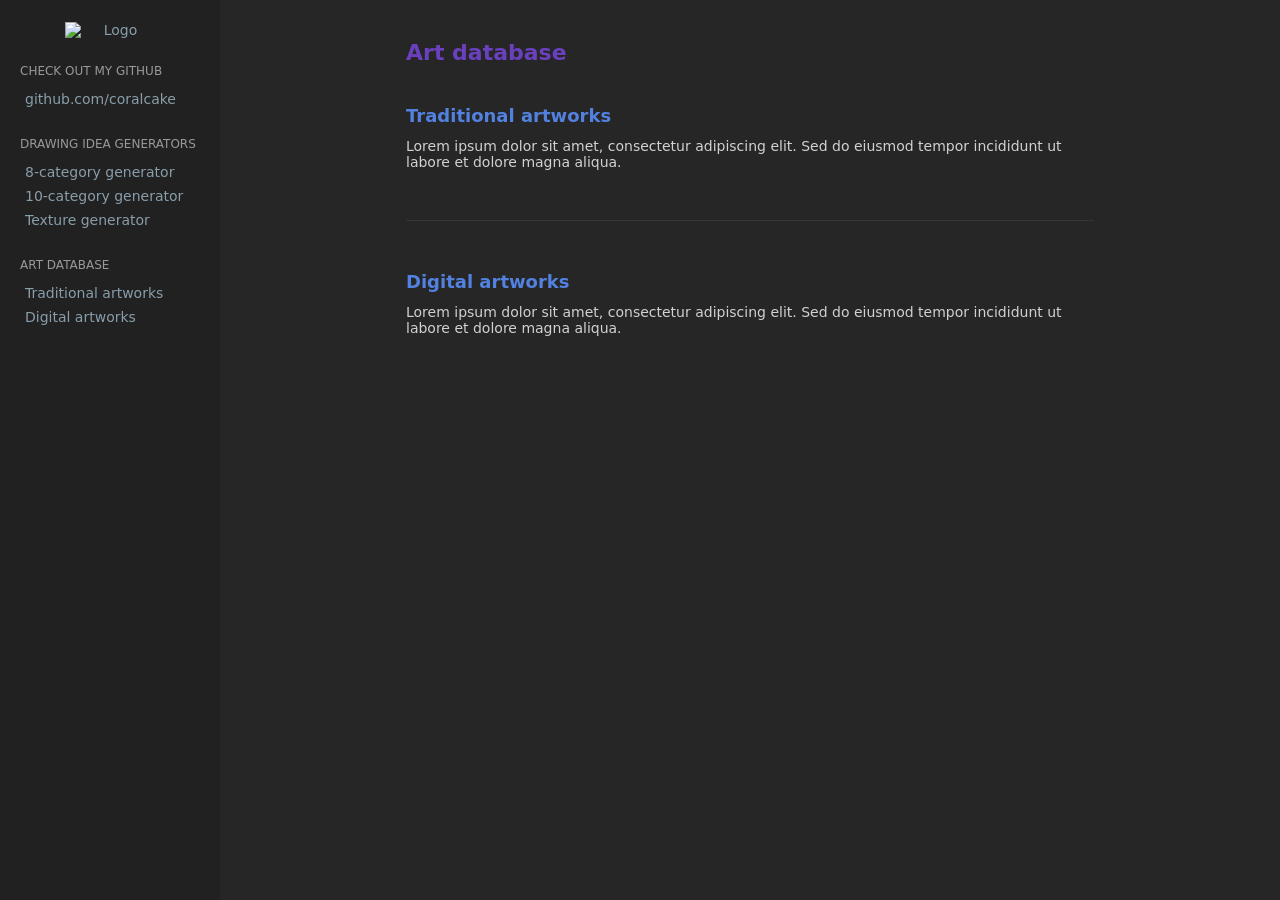
==== pages/art-database.html @ 9ea062d6 "Update file" ====
<!DOCTYPE html>
<html lang="pl">
<head>
  <meta charset="UTF-8">
  <meta name="viewport" content="width=device-width, initial-scale=1.0">
  <title>Art Database</title>
  <link rel="stylesheet" href="../css/style.css">
</head>
<body>
  <nav>
    <div class="menu-logo">
      <a href="https://coralcake.github.io">
        <img src="https://avatars.githubusercontent.com/u/158809115" alt="Logo" />
      </a>
    </div>
    
    <button class="menu-toggle" aria-label="Open menu">
      &#9776;
    </button>
    
    <div class="menu-items">
      <div class="menu-section">
        <div class="menu-title">Check out my GitHub</div>
        <a href="https://github.com/coralcake">github.com/coralcake</a>
      </div>
      <div class="menu-section">
        <div class="menu-title">Drawing idea generators</div>
        <a href="../index.html#generator-8">8-category generator</a>
        <a href="../index.html#generator-10">10-category generator</a>
        <a href="../index.html#generator-textures">Texture generator</a>
      </div>
      <div class="menu-section">
        <div class="menu-title">Art database</div>
        <a href="#art-traditional">Traditional artworks</a>
        <a href="#art-digital">Digital artworks</a>
      </div>
    </div>
  </nav>

  <main>
    <section id="art-base">
      <h1>Art database</h1>
      
      <div id="art-traditional">
        <h2>Traditional artworks</h2>
          <p>Lorem ipsum dolor sit amet, consectetur adipiscing elit. Sed do eiusmod tempor incididunt ut labore et dolore magna aliqua.</p>
      </div>
      
      <hr class="section-separator" />
      
      <div id="art-digital">
        <h2>Digital artworks</h2>
          <p>Lorem ipsum dolor sit amet, consectetur adipiscing elit. Sed do eiusmod tempor incididunt ut labore et dolore magna aliqua.</p>
      </div>
    </section>
  </main>
  
  <div class="overlay"></div>
  
  <script src="../js/menu-mobile.js"></script>
</body>
</html>
---- css/style.css ----
* {
  margin: 0;
  padding: 0;
  box-sizing: border-box;
  font-family: system-ui, sans-serif;
}

body {
  display: flex;
  min-height: 100vh;
  background: #262626;
  color: #d1d1d1;
}

/* MENU */
nav {
  width: 220px;
  background: #212121;
  padding: 20px;
  display: flex;
  flex-direction: column;
  gap: 25px;
}

.menu-toggle {
  display: none;
  font-size: 2rem;
  background: none;
  color: #889eaa;
  border: none;
  cursor: pointer;
}

nav .menu-items {
  gap: 2rem;
}

.menu-section {
  display: flex;
  flex-direction: column;
  gap: 8px;
  margin-bottom: 30px;
}

.menu-title {
  font-size: 12px;
  color: #999999;
  text-transform: uppercase;
  margin-bottom: 5px;
}

.menu-logo {
  text-align: center;
  margin-bottom: 0px;
}

.menu-logo img {
  width: 96px;
  height: auto;
  display: inline-block;
}

nav a {
  text-decoration: none;
  color: #889eaa;
  font-size: 14px;
  padding-left: 5px;
  transition: 0.2s;
}

nav a:hover {
  color: #ffffff;
}

/* CONTENT */
main {
  flex: 1;
  max-width: 768px;
  margin: 0 auto;
  padding: 40px;
}

section {
  margin-bottom: 60px;
}

h1 {
  font-size: 22px;
  margin-bottom: 40px;
  color: #6a40bf;
}

h2 {
  font-size: 18px;
  margin-top: 20px;
  margin-bottom: 12px;
  color: #5281e0;
}

p {
  font-size: 14px;
  color: #d1d1d1;
}

.section-separator {
  border: 0;
  height: 1px;
  background-color: #363636;
  margin: 50px 0;
}

#generateButton {
  background-color: #1f1f1f;
  color: #d1d1d1;
  border: 1px solid #333;
  padding: 10px 18px;
  border-radius: 8px;
  font-size: 14px;
  cursor: pointer;
  transition: all 0.2s ease;
}

#generateButton:hover {
  background-color: #2a2a2a;
  border-color: #555;
}

#generateButton:active {
  background-color: #111;
}

#generateButton:focus {
  outline: none;
  box-shadow: 0 0 0 2px #4a90e2;
}

/* MOBILE */
@media (max-width: 768px) {
  body {
    flex-direction: column;
  }
  
  .menu-toggle {
    display: block;
  }

  nav {
    width: 100%;
    flex-direction: row;
    overflow-x: auto;
    gap: 40px;
  }

  .menu-section {
    min-width: max-content;
  }
  
  nav .menu-items {
    position: fixed;
    top: 0;
    left: -250px;
    width: 250px;
    height: 100%;
    background-color: #212121;
    box-shadow: 2px 0 5px rgba(0,0,0,0.3);
    flex-direction: column;
    padding: 2rem 1rem;
    gap: 1rem;
    transition: left 0.3s ease;
    z-index: 1000;
    overflow-y: auto;
  }

  nav .menu-items.open {
    left: 0;
  }

  .overlay {
    position: fixed;
    top: 0;
    left: 0;
    width: 100%;
    height: 100%;
    background-color: rgba(0, 0, 0, 0.7);
    z-index: 999;
    display: none;
  }

  .overlay.active {
    display: block;
  }

  body.menu-open {
    overflow: hidden;
  }
}
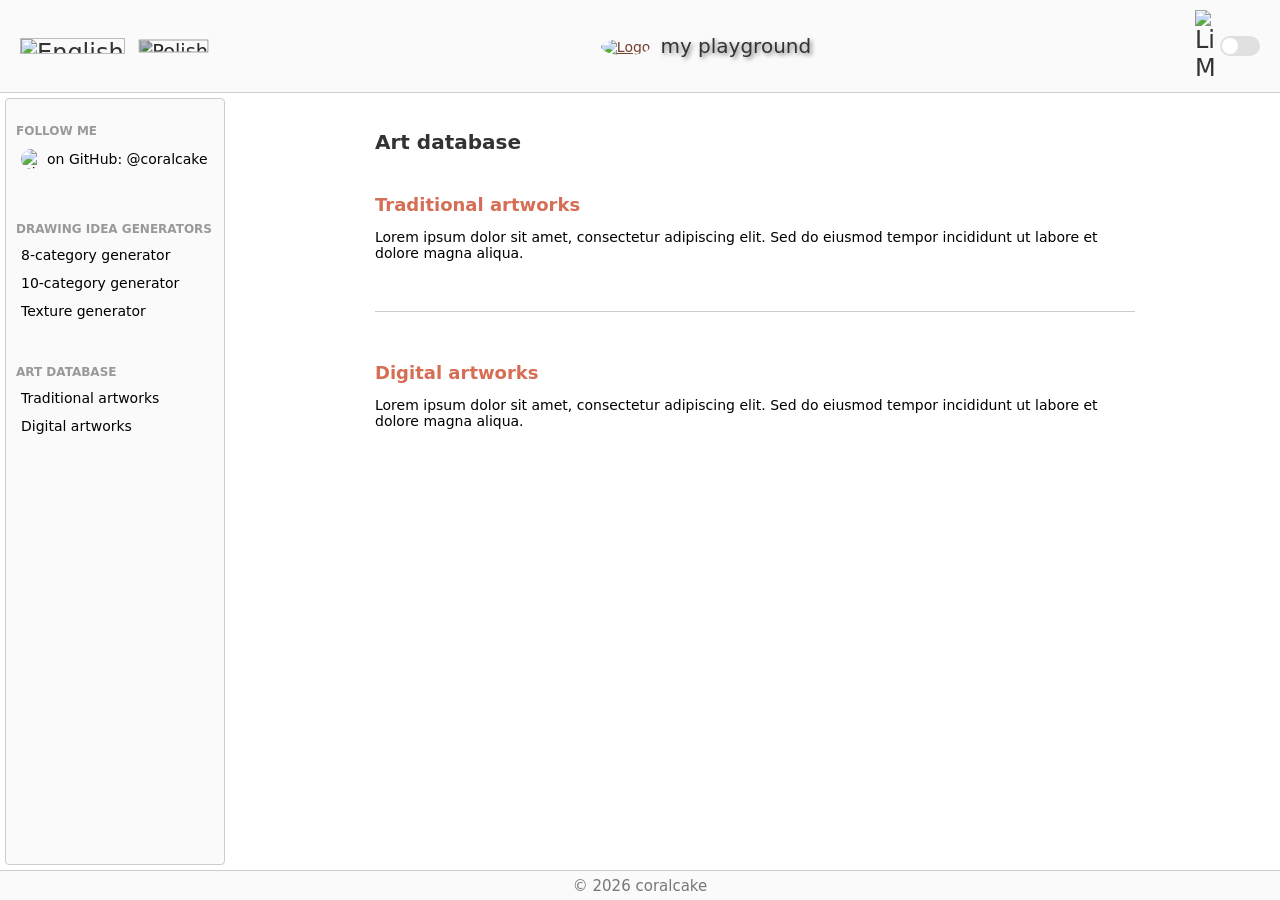
==== commit 00d99242: "Update art-database.html" ====
--- a/pages/art-database.html
+++ b/pages/art-database.html
@@ -1,62 +1,93 @@
 <!DOCTYPE html>
 <html lang="pl">
 <head>
-  <meta charset="UTF-8">
-  <meta name="viewport" content="width=device-width, initial-scale=1.0">
-  <title>Art Database</title>
-  <link rel="stylesheet" href="../css/style.css">
+    <meta charset="UTF-8">
+    <meta name="viewport" content="width=device-width, initial-scale=1.0">
+    <title>Art database</title>
+    <link rel="stylesheet" href="/css/style.css">
 </head>
 <body>
-  <nav>
-    <div class="menu-logo">
-      <a href="https://coralcake.github.io">
-        <img src="https://avatars.githubusercontent.com/u/158809115" alt="Logo" />
-      </a>
-    </div>
+    <header>
+        <div class="menu-left">
+            <div class="hamburger" onclick="showMenu()">
+                <div></div>
+                <div></div>
+                <div></div>
+            </div>
+            <div class="switch-lang">
+                <img src="/svg/flag-uk.svg" alt="English" class="flag-icon" id="flag1">
+                <img src="/svg/flag-pl.svg" alt="Polish" class="flag-icon darkened" id="flag2">
+            </div>
+        </div>
+        
+        <div class="logo-center">
+            <a href="https://coralcake.github.io">
+                <img src="/img/avatar-coralcake-300x300.png" alt="Logo">
+            </a>
+            <span class="logo-text">my playground</span>
+        </div>
+        
+        <div class="switch-right">
+            <img id="modeImage" src="/svg/mode-light.svg" width=20 alt="Light/Dark Mode">
+            <label class="switch-mode">
+                <input type="checkbox" id="modeToggle">
+                <span class="slider"></span>
+            </label>
+        </div>
+    </header>
     
-    <button class="menu-toggle" aria-label="Open menu">
-      &#9776;
-    </button>
+    <main>
+        <nav id="menu">
+            <div class="nav-wrapper">
+                <div class="nav-section">
+                    <div class="xmark-icon" onclick="hideMenu()">
+                        <img id="xmarkIcon" src="/svg/xmark-day.svg" alt="Close Menu">
+                    </div>
+                    <div class="nav-title">Follow me</div>
+                    <a href="https://github.com/coralcake" class="icon">
+                        <img id="githubIcon" src="/svg/GitHub_Invertocat_Black.svg" alt="GitHub">
+                        on GitHub: @coralcake
+                    </a>
+                </div>
+                <div class="nav-section">
+                    <div class="nav-title">Drawing idea generators</div>
+                    <a href="/pages/generators.html#generator-8">8-category generator</a>
+                    <a href="/pages/generators.html#generator-10">10-category generator</a>
+                    <a href="/pages/generators.html#generator-textures">Texture generator</a>
+                </div>
+                <div class="nav-section">
+                    <div class="nav-title">Art database</div>
+                    <a href="#art-traditional">Traditional artworks</a>
+                    <a href="#art-digital">Digital artworks</a>
+                </div>
+            </div>
+        </nav>
+        
+        <section id="art-base">
+            <h1>Art database</h1>
+            
+            <div id="art-traditional">
+                <h2>Traditional artworks</h2>
+                <p>Lorem ipsum dolor sit amet, consectetur adipiscing elit. Sed do eiusmod tempor incididunt ut labore et dolore magna aliqua.</p>
+            </div>
+            
+            <hr class="section-separator" />
+            
+            <div id="art-digital">
+                <h2>Digital artworks</h2>
+                <p>Lorem ipsum dolor sit amet, consectetur adipiscing elit. Sed do eiusmod tempor incididunt ut labore et dolore magna aliqua.</p>
+            </div>
+        </section>
+    </main>
     
-    <div class="menu-items">
-      <div class="menu-section">
-        <div class="menu-title">Check out my GitHub</div>
-        <a href="https://github.com/coralcake">github.com/coralcake</a>
-      </div>
-      <div class="menu-section">
-        <div class="menu-title">Drawing idea generators</div>
-        <a href="../index.html#generator-8">8-category generator</a>
-        <a href="../index.html#generator-10">10-category generator</a>
-        <a href="../index.html#generator-textures">Texture generator</a>
-      </div>
-      <div class="menu-section">
-        <div class="menu-title">Art database</div>
-        <a href="#art-traditional">Traditional artworks</a>
-        <a href="#art-digital">Digital artworks</a>
-      </div>
-    </div>
-  </nav>
-
-  <main>
-    <section id="art-base">
-      <h1>Art database</h1>
-      
-      <div id="art-traditional">
-        <h2>Traditional artworks</h2>
-          <p>Lorem ipsum dolor sit amet, consectetur adipiscing elit. Sed do eiusmod tempor incididunt ut labore et dolore magna aliqua.</p>
-      </div>
-      
-      <hr class="section-separator" />
-      
-      <div id="art-digital">
-        <h2>Digital artworks</h2>
-          <p>Lorem ipsum dolor sit amet, consectetur adipiscing elit. Sed do eiusmod tempor incididunt ut labore et dolore magna aliqua.</p>
-      </div>
-    </section>
-  </main>
-  
-  <div class="overlay"></div>
-  
-  <script src="../js/menu-mobile.js"></script>
+    <div id="overlay" onclick="hideMenu()"></div>
+    
+    <footer>
+        <span class="footer-text">© 2026 coralcake</span>
+    </footer>
+    
+    <script src="/js/menu-mobile.js"></script>
+    <script src="/js/dark-light-mode.js"></script>
+    <script src="/js/darkening-image.js"></script>
 </body>
 </html>
--- a/css/style.css
+++ b/css/style.css
@@ -1,196 +1,9 @@
-* {
-  margin: 0;
-  padding: 0;
-  box-sizing: border-box;
-  font-family: system-ui, sans-serif;
-}
+@import 'base.css';
 
-body {
-  display: flex;
-  min-height: 100vh;
-  background: #262626;
-  color: #d1d1d1;
-}
+@import 'header.css';
+@import 'content.css';
+@import 'menu.css';
+@import 'footer.css';
 
-/* MENU */
-nav {
-  width: 220px;
-  background: #212121;
-  padding: 20px;
-  display: flex;
-  flex-direction: column;
-  gap: 25px;
-}
-
-.menu-toggle {
-  display: none;
-  font-size: 2rem;
-  background: none;
-  color: #889eaa;
-  border: none;
-  cursor: pointer;
-}
-
-nav .menu-items {
-  gap: 2rem;
-}
-
-.menu-section {
-  display: flex;
-  flex-direction: column;
-  gap: 8px;
-  margin-bottom: 30px;
-}
-
-.menu-title {
-  font-size: 12px;
-  color: #999999;
-  text-transform: uppercase;
-  margin-bottom: 5px;
-}
-
-.menu-logo {
-  text-align: center;
-  margin-bottom: 0px;
-}
-
-.menu-logo img {
-  width: 96px;
-  height: auto;
-  display: inline-block;
-}
-
-nav a {
-  text-decoration: none;
-  color: #889eaa;
-  font-size: 14px;
-  padding-left: 5px;
-  transition: 0.2s;
-}
-
-nav a:hover {
-  color: #ffffff;
-}
-
-/* CONTENT */
-main {
-  flex: 1;
-  max-width: 768px;
-  margin: 0 auto;
-  padding: 40px;
-}
-
-section {
-  margin-bottom: 60px;
-}
-
-h1 {
-  font-size: 22px;
-  margin-bottom: 40px;
-  color: #6a40bf;
-}
-
-h2 {
-  font-size: 18px;
-  margin-top: 20px;
-  margin-bottom: 12px;
-  color: #5281e0;
-}
-
-p {
-  font-size: 14px;
-  color: #d1d1d1;
-}
-
-.section-separator {
-  border: 0;
-  height: 1px;
-  background-color: #363636;
-  margin: 50px 0;
-}
-
-#generateButton {
-  background-color: #1f1f1f;
-  color: #d1d1d1;
-  border: 1px solid #333;
-  padding: 10px 18px;
-  border-radius: 8px;
-  font-size: 14px;
-  cursor: pointer;
-  transition: all 0.2s ease;
-}
-
-#generateButton:hover {
-  background-color: #2a2a2a;
-  border-color: #555;
-}
-
-#generateButton:active {
-  background-color: #111;
-}
-
-#generateButton:focus {
-  outline: none;
-  box-shadow: 0 0 0 2px #4a90e2;
-}
-
-/* MOBILE */
-@media (max-width: 768px) {
-  body {
-    flex-direction: column;
-  }
-  
-  .menu-toggle {
-    display: block;
-  }
-
-  nav {
-    width: 100%;
-    flex-direction: row;
-    overflow-x: auto;
-    gap: 40px;
-  }
-
-  .menu-section {
-    min-width: max-content;
-  }
-  
-  nav .menu-items {
-    position: fixed;
-    top: 0;
-    left: -250px;
-    width: 250px;
-    height: 100%;
-    background-color: #212121;
-    box-shadow: 2px 0 5px rgba(0,0,0,0.3);
-    flex-direction: column;
-    padding: 2rem 1rem;
-    gap: 1rem;
-    transition: left 0.3s ease;
-    z-index: 1000;
-    overflow-y: auto;
-  }
-
-  nav .menu-items.open {
-    left: 0;
-  }
-
-  .overlay {
-    position: fixed;
-    top: 0;
-    left: 0;
-    width: 100%;
-    height: 100%;
-    background-color: rgba(0, 0, 0, 0.7);
-    z-index: 999;
-    display: none;
-  }
-
-  .overlay.active {
-    display: block;
-  }
-
-  body.menu-open {
-    overflow: hidden;
-  }
-}
+@import 'mobile.css';
+@import 'dark-mode.css';
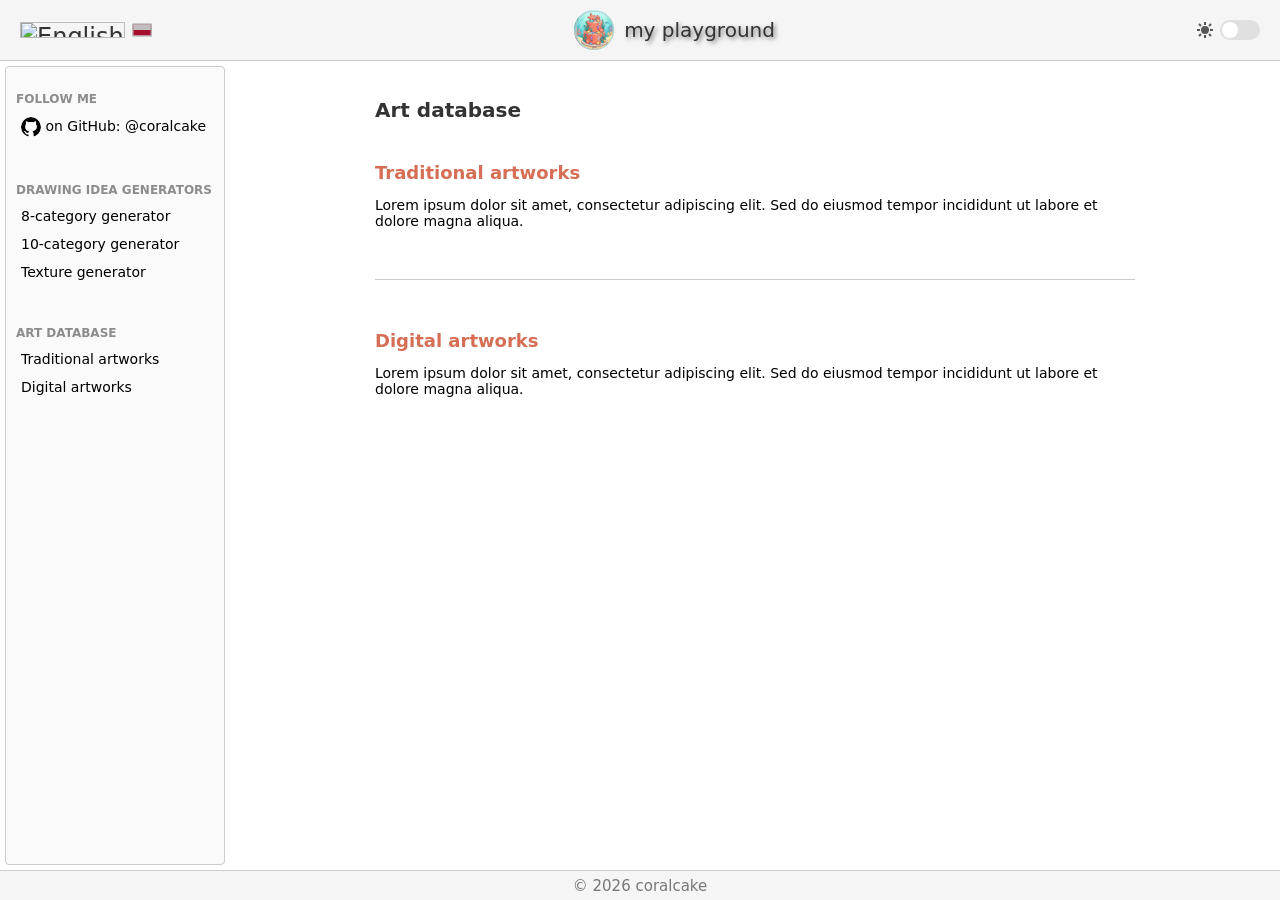
==== commit c5eeacf1: "Update art-database.html" ====
--- a/pages/art-database.html
+++ b/pages/art-database.html
@@ -15,14 +15,14 @@
                 <div></div>
             </div>
             <div class="switch-lang">
-                <img src="/svg/flag-uk.svg" alt="English" class="flag-icon" id="flag1">
-                <img src="/svg/flag-pl.svg" alt="Polish" class="flag-icon darkened" id="flag2">
+                <img src="/svg/flag-uk.svg" alt="English" class="flag-icon" id="flag1" height=14>
+                <img src="/svg/flag-pl.svg" alt="Polish" class="flag-icon darkened" id="flag2" height=14>
             </div>
         </div>
         
         <div class="logo-center">
             <a href="https://coralcake.github.io">
-                <img src="/img/avatar-coralcake-300x300.png" alt="Logo">
+                <img src="/img/avatar-coralcake-40x40.png" alt="Logo" height=40>
             </a>
             <span class="logo-text">my playground</span>
         </div>
@@ -41,11 +41,11 @@
             <div class="nav-wrapper">
                 <div class="nav-section">
                     <div class="xmark-icon" onclick="hideMenu()">
-                        <img id="xmarkIcon" src="/svg/xmark-day.svg" alt="Close Menu">
+                        <img id="xmarkIcon" src="/svg/xmark-day.svg" alt="Close Menu" height=24>
                     </div>
                     <div class="nav-title">Follow me</div>
                     <a href="https://github.com/coralcake" class="icon">
-                        <img id="githubIcon" src="/svg/GitHub_Invertocat_Black.svg" alt="GitHub">
+                        <img id="githubIcon" src="/svg/GitHub_Invertocat_Black.svg" alt="GitHub" height=20>
                         on GitHub: @coralcake
                     </a>
                 </div>
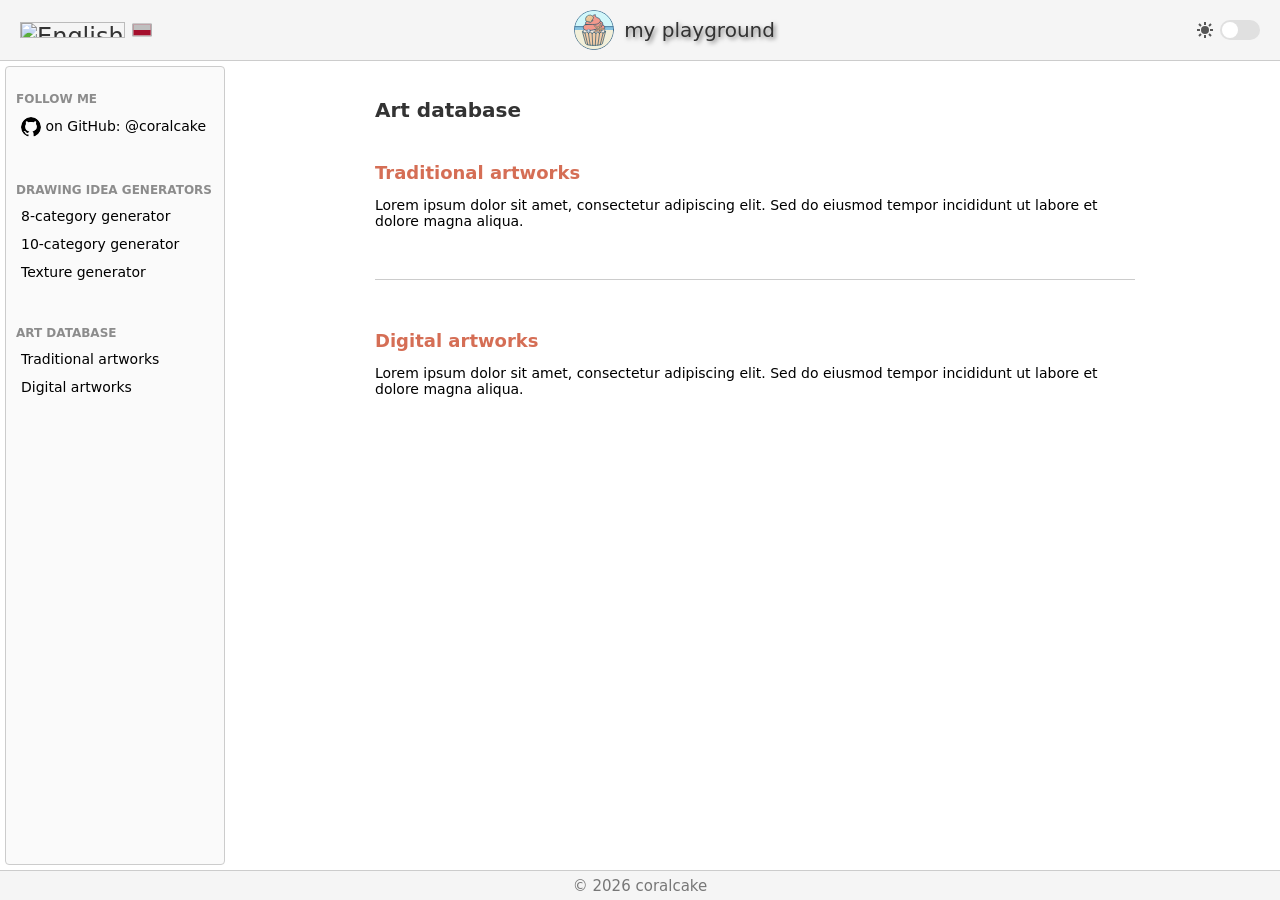
==== commit 0710262d: "Update art-database.html" ====
--- a/pages/art-database.html
+++ b/pages/art-database.html
@@ -22,7 +22,7 @@
         
         <div class="logo-center">
             <a href="https://coralcake.github.io">
-                <img src="/img/avatar-coralcake-40x40.png" alt="Logo" height=40>
+                <img src="/svg/avatar-coralcake.svg" alt="Logo" height=40>
             </a>
             <span class="logo-text">my playground</span>
         </div>
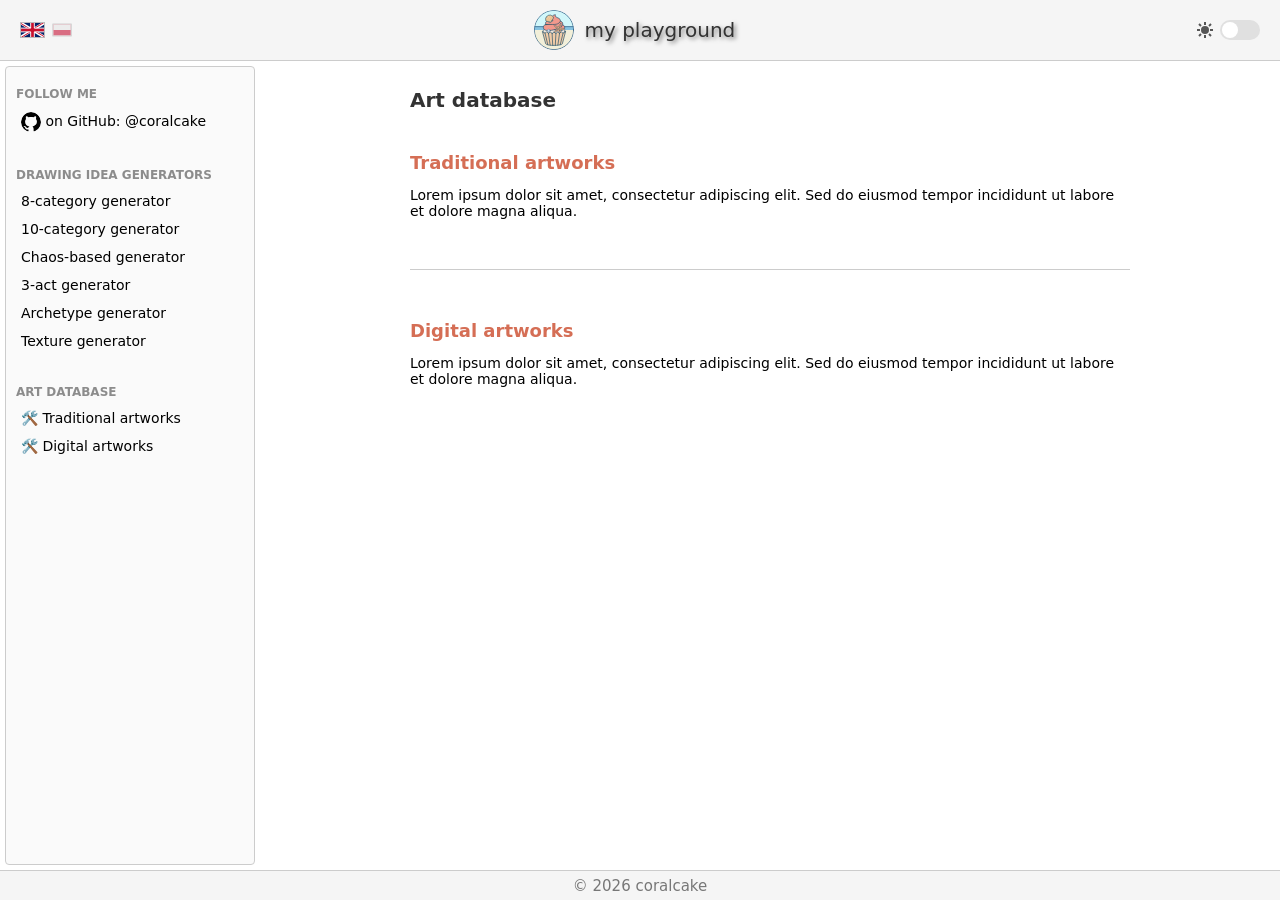
==== commit bf3e9f68: "Update art-database.html" ====
--- a/pages/art-database.html
+++ b/pages/art-database.html
@@ -7,6 +7,18 @@
     <link rel="stylesheet" href="/css/style.css">
 </head>
 <body>
+    <script>
+        (function(){
+            if (localStorage.getItem('darkMode') === 'enabled') {
+                document.body.style.transition = 'none';
+                document.body.classList.add('dark-mode');
+                
+                document.body.addEventListener('DOMContentLoaded', () => {
+                    document.body.style.transition = '';
+                })
+            }
+        })();
+    </script>
     <header>
         <div class="menu-left">
             <div class="hamburger" onclick="showMenu()">
@@ -15,20 +27,20 @@
                 <div></div>
             </div>
             <div class="switch-lang">
-                <img src="/svg/flag-uk.svg" alt="English" class="flag-icon" id="flag1" height=14>
-                <img src="/svg/flag-pl.svg" alt="Polish" class="flag-icon darkened" id="flag2" height=14>
+                <img id="flag1" src="/svg/flag-uk.svg" alt="English" class="flag-icon" height=14>
+                <img id="flag2" src="/svg/flag-pl.svg" alt="Polish" class="flag-icon darkened" height=14>
             </div>
         </div>
         
         <div class="logo-center">
             <a href="https://coralcake.github.io">
-                <img src="/svg/avatar-coralcake.svg" alt="Logo" height=40>
+                <img src="/svg/avatar-coralcake.svg" alt="Logo" height=40 width=40>
             </a>
             <span class="logo-text">my playground</span>
         </div>
         
         <div class="switch-right">
-            <img id="modeImage" src="/svg/mode-light.svg" width=20 alt="Light/Dark Mode">
+            <img id="modeImage" src="/svg/mode-light.svg" alt="Light/Dark Mode" height=20 width=20>
             <label class="switch-mode">
                 <input type="checkbox" id="modeToggle">
                 <span class="slider"></span>
@@ -40,12 +52,17 @@
         <nav id="menu">
             <div class="nav-wrapper">
                 <div class="nav-section">
-                    <div class="xmark-icon" onclick="hideMenu()">
-                        <img id="xmarkIcon" src="/svg/xmark-day.svg" alt="Close Menu" height=24>
+                    <div class="menu-icons">
+                        <div onclick="window.location.href='https://coralcake.github.io'">
+                            <img id="homeIcon" src="/svg/home-day.svg" alt="Go Home" height=20 width=20>
+                        </div>
+                        <div onclick="hideMenu()">
+                            <img id="xmarkIcon" src="/svg/xmark-day.svg" alt="Close Menu" height=20 width=20>
+                        </div>
                     </div>
                     <div class="nav-title">Follow me</div>
                     <a href="https://github.com/coralcake" class="icon">
-                        <img id="githubIcon" src="/svg/GitHub_Invertocat_Black.svg" alt="GitHub" height=20>
+                        <img id="githubIcon" src="/svg/GitHub_Invertocat_Black.svg" alt="GitHub" height=20 width=20>
                         on GitHub: @coralcake
                     </a>
                 </div>
@@ -53,12 +70,15 @@
                     <div class="nav-title">Drawing idea generators</div>
                     <a href="/pages/generators.html#generator-8">8-category generator</a>
                     <a href="/pages/generators.html#generator-10">10-category generator</a>
+                    <a href="/pages/generators.html#generator-chaos">Chaos-based generator</a>
+                    <a href="/pages/generators.html#generator-3-act">3-act generator</a>
+                    <a href="/pages/generators.html#generator-arch">Archetype generator</a>
                     <a href="/pages/generators.html#generator-textures">Texture generator</a>
                 </div>
                 <div class="nav-section">
                     <div class="nav-title">Art database</div>
-                    <a href="#art-traditional">Traditional artworks</a>
-                    <a href="#art-digital">Digital artworks</a>
+                    <a href="#art-traditional">🛠️ Traditional artworks</a>
+                    <a href="#art-digital">🛠️ Digital artworks</a>
                 </div>
             </div>
         </nav>
@@ -71,7 +91,7 @@
                 <p>Lorem ipsum dolor sit amet, consectetur adipiscing elit. Sed do eiusmod tempor incididunt ut labore et dolore magna aliqua.</p>
             </div>
             
-            <hr class="section-separator" />
+            <hr class="section-separator"/>
             
             <div id="art-digital">
                 <h2>Digital artworks</h2>
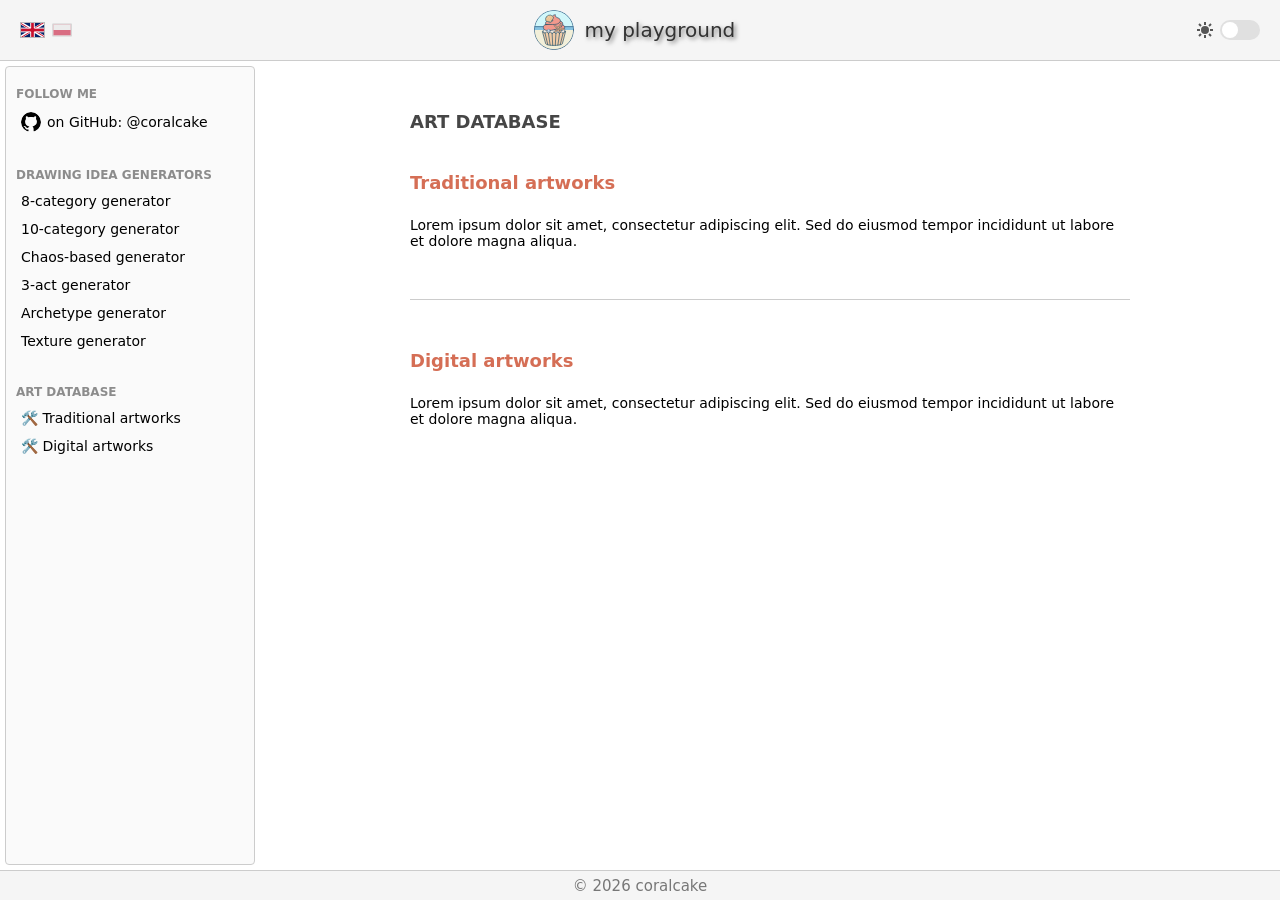
==== commit 31117a4c: "Update art-database.html" ====
--- a/pages/art-database.html
+++ b/pages/art-database.html
@@ -5,6 +5,9 @@
     <meta name="viewport" content="width=device-width, initial-scale=1.0">
     <title>Art database</title>
     <link rel="stylesheet" href="/css/style.css">
+    <link rel="icon" href="/favicon.ico" type="image/x-icon">
+    <link rel="icon" href="/favicon-32x32.png" type="image/png" sizes="32x32" >
+    <link rel="icon" href="/favicon-16x16.png" type="image/png" sizes="16x16">
 </head>
 <body>
     <script>
@@ -13,7 +16,7 @@
                 document.body.style.transition = 'none';
                 document.body.classList.add('dark-mode');
                 
-                document.body.addEventListener('DOMContentLoaded', () => {
+                document.addEventListener('DOMContentLoaded', () => {
                     document.body.style.transition = '';
                 })
             }
@@ -63,7 +66,7 @@
                     <div class="nav-title">Follow me</div>
                     <a href="https://github.com/coralcake" class="icon">
                         <img id="githubIcon" src="/svg/GitHub_Invertocat_Black.svg" alt="GitHub" height=20 width=20>
-                        on GitHub: @coralcake
+                        <span>on GitHub: @coralcake</span>
                     </a>
                 </div>
                 <div class="nav-section">
@@ -72,7 +75,7 @@
                     <a href="/pages/generators.html#generator-10">10-category generator</a>
                     <a href="/pages/generators.html#generator-chaos">Chaos-based generator</a>
                     <a href="/pages/generators.html#generator-3-act">3-act generator</a>
-                    <a href="/pages/generators.html#generator-arch">Archetype generator</a>
+                    <a href="/pages/generators.html#generator-archetype">Archetype generator</a>
                     <a href="/pages/generators.html#generator-textures">Texture generator</a>
                 </div>
                 <div class="nav-section">
